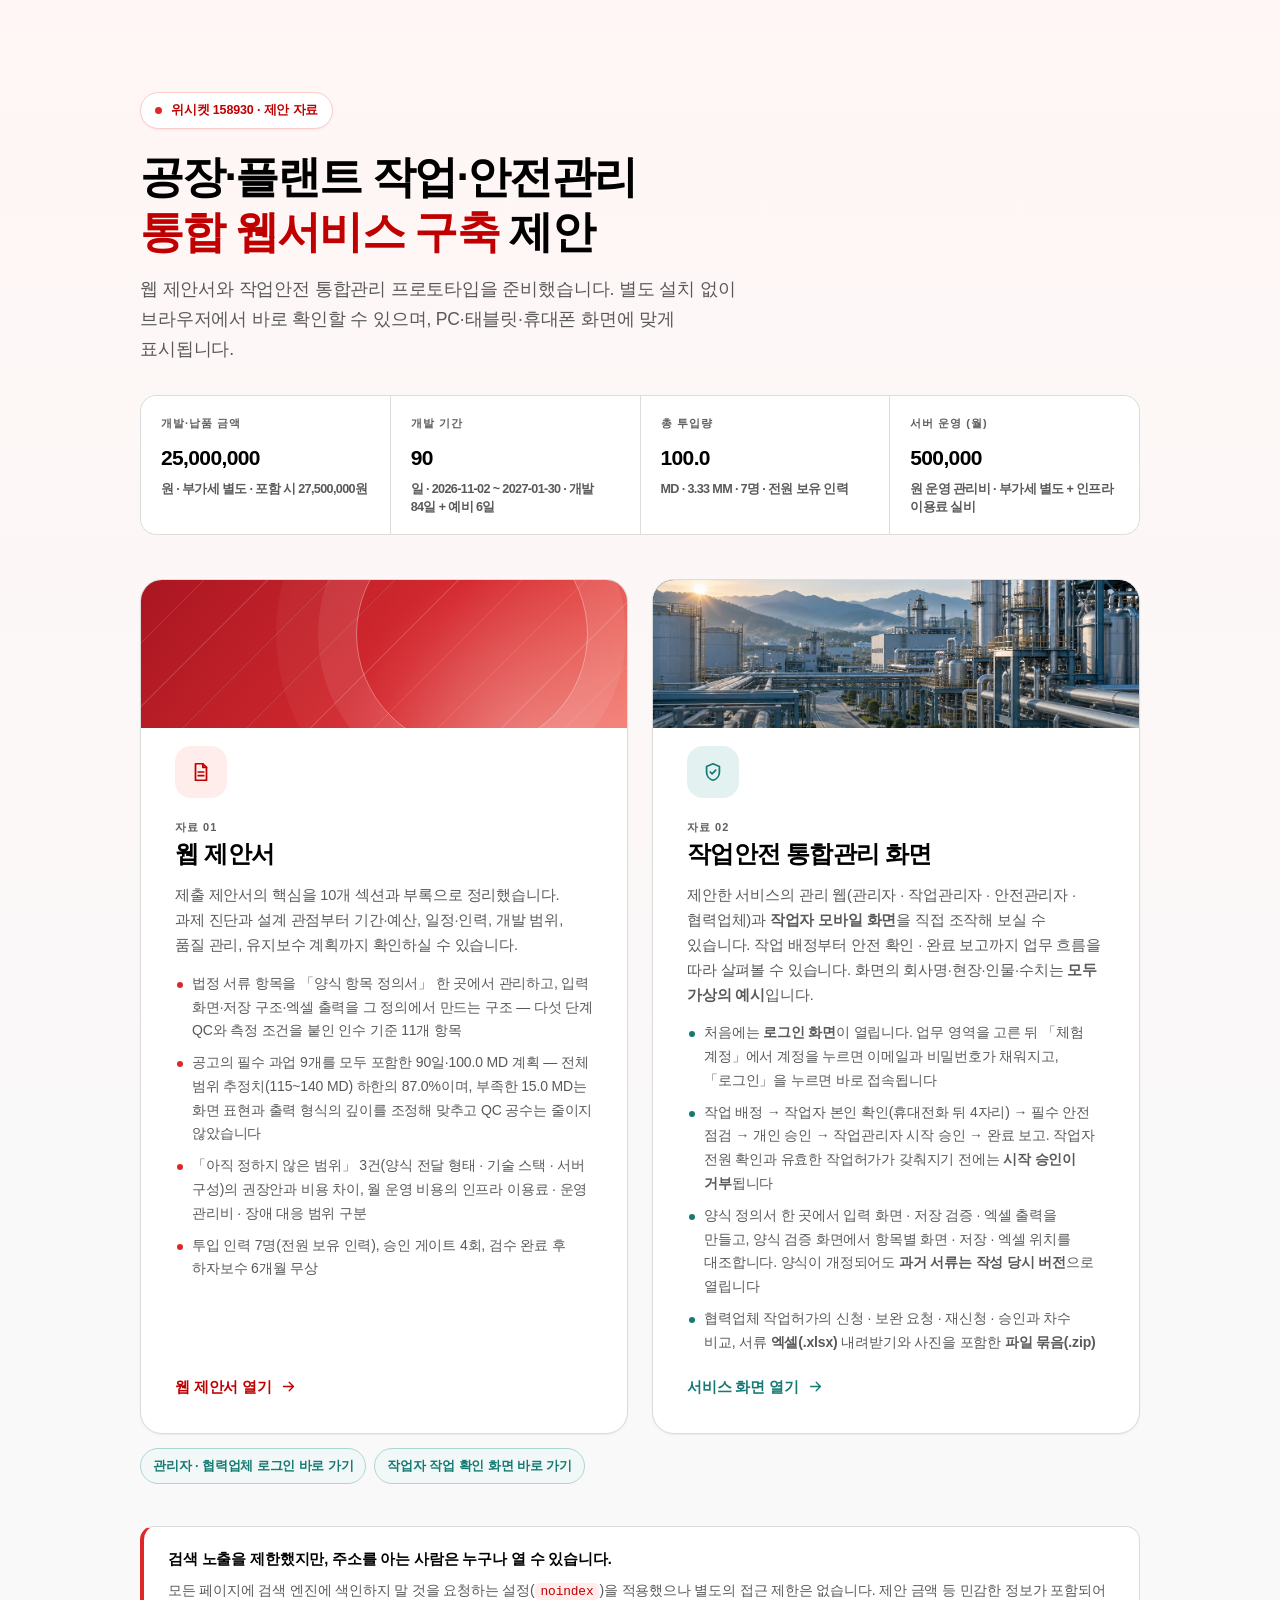
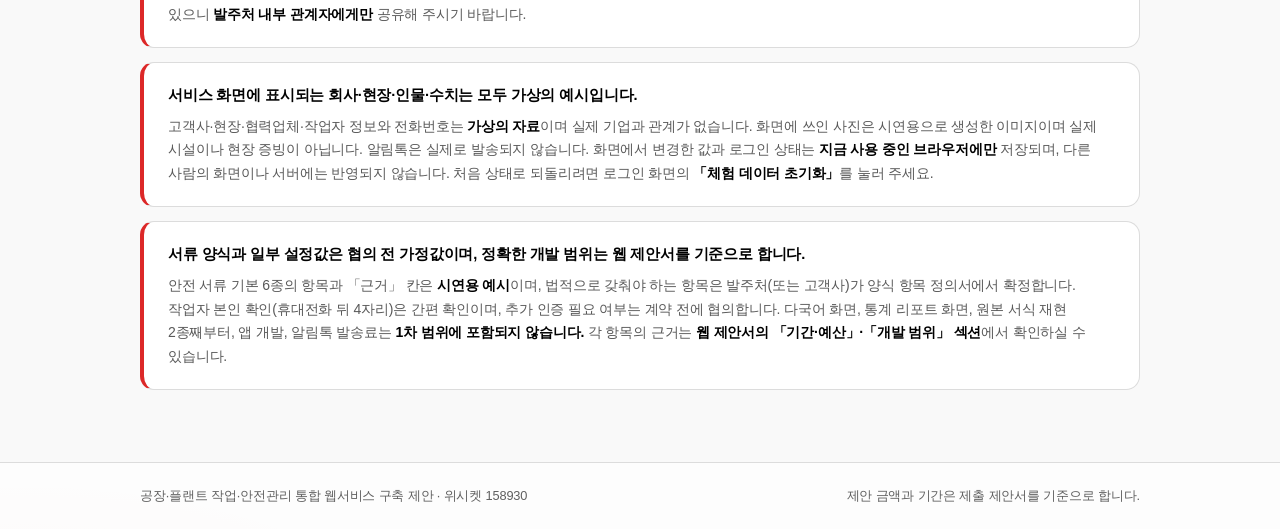
==== index.html @ 64641402 "제안 자료 첫 화면과 웹 제안서·프로토타입 GitHub Pages 배포 구성 - 첫 화면(index.html): 웹 제안서·프로토타입 카드, 프로토타입 대표 이미지 배너 - 웹 제" ====
<!DOCTYPE html>
<html lang="ko">
<head>
<meta charset="utf-8">
<meta name="viewport" content="width=device-width, initial-scale=1">
<title>공장·플랜트 작업·안전관리 통합 웹서비스 구축 — 제안 자료 (위시켓 158930)</title>
<meta name="robots" content="noindex, nofollow">
<meta name="description" content="위시켓 158930 제안 자료 — 웹 제안서와 작업안전 통합관리 프로토타입.">
<meta name="color-scheme" content="light">
<link rel="icon" href="favicon.svg" type="image/svg+xml">
<style>
:root{
  --red-700:#DC2828; --red-800:#C00000; --coral:#FF675C; --coral-300:#FF9A92;
  --coral-150:#FFCBC9; --coral-100:#FFEDEC; --coral-50:#FFF6F5;
  --ink-900:#000; --ink-700:#3F3F3F; --ink-600:#595959; --ink-500:#5F5F5F;
  --line:#DCDCDC; --line-soft:#EAEAEA; --surface-1:#F9F9F9; --white:#FFF;
  --f:'Pretendard','Pretendard Variable',-apple-system,BlinkMacSystemFont,
      'Apple SD Gothic Neo','Noto Sans KR','Malgun Gothic',sans-serif;
  --e:cubic-bezier(.16,1,.3,1);
}
*,*::before,*::after{box-sizing:border-box;}
html{-webkit-text-size-adjust:100%; color-scheme:light;}
body{margin:0; min-height:100vh; background:
    radial-gradient(1000px 420px at 86% -12%, rgba(220,40,40,.10), transparent 62%),
    radial-gradient(720px 360px at 2% 108%, rgba(255,103,92,.11), transparent 60%),
    linear-gradient(180deg,var(--coral-50),var(--surface-1) 60%);
  color:var(--ink-700); font-family:var(--f); font-size:16px; line-height:1.7;
  letter-spacing:-.01em; word-break:keep-all; -webkit-font-smoothing:antialiased;
  display:flex; flex-direction:column;}
h1,h2,h3{color:var(--ink-900); margin:0; font-weight:800; letter-spacing:-.03em; line-height:1.25;}
p{margin:0;}
a{color:var(--red-800); text-decoration:none;}
code{font-family:ui-monospace,SFMono-Regular,Menlo,monospace; font-size:.92em;
  background:var(--coral-100); padding:1px 6px; border-radius:5px; color:var(--red-800);}
:focus-visible{outline:3px solid var(--red-700); outline-offset:3px; border-radius:6px;}
.wrap{width:100%; max-width:1080px; margin:0 auto; padding:0 clamp(18px,4vw,40px);}
main{flex:1 0 auto; padding:clamp(44px,8vw,92px) 0 clamp(40px,6vw,72px);}

.eyebrow{display:inline-flex; align-items:center; gap:9px; background:var(--white);
  border:1px solid var(--coral-150); color:var(--red-800); font-size:12.5px; font-weight:800;
  padding:7px 14px; border-radius:999px; box-shadow:0 1px 2px rgba(0,0,0,.06); margin-bottom:20px;}
.eyebrow i{width:7px; height:7px; border-radius:50%; background:var(--red-700); flex:0 0 auto;}
h1{font-size:clamp(26px,4.6vw,44px); letter-spacing:-.04em;}
h1 em{font-style:normal; color:var(--red-800);}
.lead{margin-top:16px; font-size:clamp(15px,1.7vw,17.5px); color:var(--ink-600); max-width:62ch;}

.facts{display:grid; grid-template-columns:repeat(4,minmax(0,1fr)); gap:1px;
  background:var(--line); border:1px solid var(--line); border-radius:16px;
  overflow:hidden; margin:30px 0 clamp(30px,4vw,44px);}
.facts div{background:var(--white); padding:18px 20px;}
.facts span{display:block; font-size:11px; font-weight:800; letter-spacing:.09em;
  color:var(--ink-500); text-transform:uppercase; margin-bottom:8px;}
.facts b{display:block; font-size:clamp(17px,2.1vw,21px); font-weight:800; color:var(--ink-900);
  letter-spacing:-.03em; white-space:nowrap;}
.facts b i{display:block; font-style:normal; font-size:.6em; font-weight:700; color:var(--ink-600);
  margin:5px 0 0; white-space:normal; line-height:1.4;}

.cards{display:grid; grid-template-columns:repeat(2,minmax(0,1fr)); gap:clamp(16px,2.2vw,24px);}
a.card{display:flex; flex-direction:column; gap:14px; background:var(--white); border:1px solid var(--line);
  border-radius:22px; padding:clamp(24px,3vw,34px); box-shadow:0 1px 2px rgba(0,0,0,.06);
  transition:transform .3s var(--e),box-shadow .3s,border-color .3s; min-height:100%;}
a.card:hover{transform:translateY(-5px); box-shadow:0 18px 48px rgba(0,0,0,.13);
  border-color:var(--coral-150);}
a.card .ic{width:52px; height:52px; border-radius:16px; display:grid; place-items:center;
  background:var(--coral-100); color:var(--red-800); flex:0 0 auto;}
a.card.app .ic{background:#E3F2F0; color:#167A73;}
a.card .tag{display:inline-block; font-size:11px; font-weight:800; letter-spacing:.09em;
  color:var(--ink-500); text-transform:uppercase;}
a.card h2{font-size:clamp(19px,2.3vw,24px);}
a.card p{font-size:14.6px; color:var(--ink-600);}
a.card ul{margin:0; padding:0; list-style:none; display:grid; gap:8px;}
a.card li{position:relative; padding-left:17px; font-size:14px; color:var(--ink-600);}
a.card li::before{content:''; position:absolute; left:2px; top:10px; width:6px; height:6px;
  border-radius:50%; background:var(--red-700);}
a.card.app li::before{background:#167A73;}
a.card .go{margin-top:auto; display:inline-flex; align-items:center; gap:8px; font-size:14.5px;
  font-weight:800; color:var(--red-800); padding-top:6px;}
a.card.app .go{color:#167A73;}
a.card.app:hover{border-color:#A9D8D2;}
.shot{display:block; position:relative; flex:0 0 auto;
  margin:calc(-1*clamp(24px,3vw,34px)) calc(-1*clamp(24px,3vw,34px)) 4px; height:148px;
  border-radius:21px 21px 0 0; overflow:hidden; background:#142A32;}
.proposal-shot{background:radial-gradient(circle at 78% 110%,rgba(255,255,255,.24),transparent 43%),
  linear-gradient(125deg,#A91621 0%,#D52A30 56%,#F27266 100%);}
.proposal-shot::before{content:""; position:absolute; inset:0;
  background:repeating-linear-gradient(135deg,transparent 0 44px,rgba(255,255,255,.12) 44px 45px);}
.proposal-shot::after{content:""; position:absolute; width:232px; height:232px; right:8%; top:-62px;
  border:1px solid rgba(255,255,255,.38); border-radius:50%;
  box-shadow:0 0 0 38px rgba(255,255,255,.07),0 0 0 80px rgba(255,255,255,.04);}
.shot img{width:100%; height:100%; object-fit:cover; object-position:center 42%; display:block; transition:transform .6s var(--e);}
.app-shot::after{content:""; position:absolute; inset:0; background:linear-gradient(180deg,rgba(20,42,50,0) 55%,rgba(20,42,50,.28));}
a.card:hover .shot img{transform:scale(1.04);}
.quick{display:flex; flex-wrap:wrap; gap:8px; margin-top:14px;}
.quick a{display:inline-flex; align-items:center; gap:6px; font-size:13px; font-weight:700; color:#167A73;
  background:#F1F8F7; border:1px solid #A9D8D2; padding:6px 12px; border-radius:999px;}
.quick a:hover{background:#E3F2F0;}
a.card:hover .go svg{transform:translateX(4px);}
a.card .go svg{transition:transform .24s var(--e);}
svg{width:22px; height:22px; fill:none; stroke:currentColor; stroke-width:1.9;
  stroke-linecap:round; stroke-linejoin:round; flex:0 0 auto;}
svg.s{width:17px; height:17px;}

.note{margin-top:clamp(28px,4vw,42px); background:var(--white); border:1px solid var(--line);
  border-left:4px solid var(--red-700); border-radius:14px; padding:20px 24px;}
.note > b{display:block; color:var(--ink-900); font-size:14.6px; margin-bottom:7px;}
.note p b{display:inline; color:var(--ink-900); font-size:inherit; margin:0;}
.note p{font-size:14px; color:var(--ink-600);}
.note + .note{margin-top:14px;}

footer{flex:0 0 auto; border-top:1px solid var(--line); background:rgba(255,255,255,.65);
  padding:22px 0; font-size:12.8px; color:var(--ink-500);}
footer .wrap{display:flex; flex-wrap:wrap; gap:10px 20px; justify-content:space-between;}

@media (max-width:860px){
  .facts{grid-template-columns:repeat(2,minmax(0,1fr));}
  .cards{grid-template-columns:minmax(0,1fr);}
}
@media (max-width:420px){ .facts{grid-template-columns:minmax(0,1fr);} }
@media (prefers-reduced-motion:reduce){ *{transition:none!important;} }
@media print{
  body{background:#fff;}
  a.card{break-inside:avoid; box-shadow:none;}
}
</style>
</head>
<body>

<main>
  <div class="wrap">
    <span class="eyebrow"><i aria-hidden="true"></i>위시켓 158930 · 제안 자료</span>
    <h1>공장·플랜트 작업·안전관리<br><em>통합 웹서비스 구축</em> 제안</h1>
    <p class="lead">웹 제안서와 작업안전 통합관리 프로토타입을 준비했습니다.
      별도 설치 없이 브라우저에서 바로 확인할 수 있으며, PC·태블릿·휴대폰 화면에 맞게 표시됩니다.</p>

    <div class="facts">
      <div><span>개발·납품 금액</span><b>25,000,000<i>원 · 부가세 별도 · 포함 시 27,500,000원</i></b></div>
      <div><span>개발 기간</span><b>90<i>일 · 2026-11-02 ~ 2027-01-30 · 개발 84일 + 예비 6일</i></b></div>
      <div><span>총 투입량</span><b>100.0<i>MD · 3.33 MM · 7명 · 전원 보유 인력</i></b></div>
      <div><span>서버 운영 (월)</span><b>500,000<i>원 운영 관리비 · 부가세 별도 + 인프라 이용료 실비</i></b></div>
    </div>

    <div class="cards">
      <a class="card doc" href="proposal/index.html">
        <span class="shot proposal-shot" aria-hidden="true"></span>
        <span class="ic" aria-hidden="true">
          <svg viewBox="0 0 24 24"><path d="M6 3h8l4 4v14H6z"/><path d="M14 3v4h4"/><path d="M9 12h6M9 16h6"/></svg>
        </span>
        <div>
          <span class="tag">자료 01</span>
          <h2>웹 제안서</h2>
        </div>
        <p>제출 제안서의 핵심을 10개 섹션과 부록으로 정리했습니다. 과제 진단과 설계 관점부터
          기간·예산, 일정·인력, 개발 범위, 품질 관리, 유지보수 계획까지 확인하실 수 있습니다.</p>
        <ul>
          <li>법정 서류 항목을 「양식 항목 정의서」 한 곳에서 관리하고, 입력 화면·저장 구조·엑셀 출력을 그 정의에서 만드는 구조 — 다섯 단계 QC와 측정 조건을 붙인 인수 기준 11개 항목</li>
          <li>공고의 필수 과업 9개를 모두 포함한 90일·100.0 MD 계획 — 전체 범위 추정치(115~140 MD) 하한의 87.0%이며, 부족한 15.0 MD는 화면 표현과 출력 형식의 깊이를 조정해 맞추고 QC 공수는 줄이지 않았습니다</li>
          <li>「아직 정하지 않은 범위」 3건(양식 전달 형태 · 기술 스택 · 서버 구성)의 권장안과 비용 차이, 월 운영 비용의 인프라 이용료 · 운영 관리비 · 장애 대응 범위 구분</li>
          <li>투입 인력 7명(전원 보유 인력), 승인 게이트 4회, 검수 완료 후 하자보수 6개월 무상</li>
        </ul>
        <span class="go">웹 제안서 열기 <svg class="s" viewBox="0 0 24 24"><path d="M5 12h14M13 6l6 6-6 6"/></svg></span>
      </a>

      <a class="card app" href="prototype/index.html">
        <span class="shot app-shot" aria-hidden="true"><img src="assets/cover-prototype.jpg" alt="" decoding="async"></span>
        <span class="ic" aria-hidden="true">
          <svg viewBox="0 0 24 24"><path d="M12 3 5 6v6c0 4.4 3 8 7 9 4-1 7-4.6 7-9V6z"/><path d="M9 12l2 2 4-4"/></svg>
        </span>
        <div>
          <span class="tag">자료 02</span>
          <h2>작업안전 통합관리 화면</h2>
        </div>
        <p>제안한 서비스의 관리 웹(관리자 · 작업관리자 · 안전관리자 · 협력업체)과 <b>작업자 모바일 화면</b>을 직접 조작해 보실 수 있습니다.
          작업 배정부터 안전 확인 · 완료 보고까지 업무 흐름을 따라 살펴볼 수 있습니다. 화면의 회사명·현장·인물·수치는 <b>모두 가상의 예시</b>입니다.</p>
        <ul>
          <li>처음에는 <b>로그인 화면</b>이 열립니다. 업무 영역을 고른 뒤 「체험 계정」에서 계정을 누르면 이메일과 비밀번호가 채워지고, 「로그인」을 누르면 바로 접속됩니다</li>
          <li>작업 배정 → 작업자 본인 확인(휴대전화 뒤 4자리) → 필수 안전 점검 → 개인 승인 → 작업관리자 시작 승인 → 완료 보고. 작업자 전원 확인과 유효한 작업허가가 갖춰지기 전에는 <b>시작 승인이 거부</b>됩니다</li>
          <li>양식 정의서 한 곳에서 입력 화면 · 저장 검증 · 엑셀 출력을 만들고, 양식 검증 화면에서 항목별 화면 · 저장 · 엑셀 위치를 대조합니다. 양식이 개정되어도 <b>과거 서류는 작성 당시 버전</b>으로 열립니다</li>
          <li>협력업체 작업허가의 신청 · 보완 요청 · 재신청 · 승인과 차수 비교, 서류 <b>엑셀(.xlsx)</b> 내려받기와 사진을 포함한 <b>파일 묶음(.zip)</b></li>
        </ul>
        <span class="go">서비스 화면 열기 <svg class="s" viewBox="0 0 24 24"><path d="M5 12h14M13 6l6 6-6 6"/></svg></span>
      </a>
    </div>

    <div class="quick" aria-label="바로 가기">
      <a href="prototype/index.html">관리자 · 협력업체 로그인 바로 가기</a>
      <a href="prototype/index.html#/m">작업자 작업 확인 화면 바로 가기</a>
    </div>

    <div class="note">
      <b>검색 노출을 제한했지만, 주소를 아는 사람은 누구나 열 수 있습니다.</b>
      <p>모든 페이지에 검색 엔진에 색인하지 말 것을 요청하는 설정(<code>noindex</code>)을 적용했으나 별도의 접근 제한은 없습니다.
        제안 금액 등 민감한 정보가 포함되어 있으니 <b>발주처 내부 관계자에게만</b> 공유해 주시기 바랍니다.</p>
    </div>

    <div class="note">
      <b>서비스 화면에 표시되는 회사·현장·인물·수치는 모두 가상의 예시입니다.</b>
      <p>고객사·현장·협력업체·작업자 정보와 전화번호는 <b>가상의 자료</b>이며 실제 기업과 관계가 없습니다. 화면에 쓰인 사진은 시연용으로 생성한 이미지이며 실제 시설이나 현장 증빙이 아닙니다.
        알림톡은 실제로 발송되지 않습니다. 화면에서 변경한 값과 로그인 상태는 <b>지금 사용 중인 브라우저에만</b> 저장되며, 다른 사람의 화면이나 서버에는 반영되지 않습니다.
        처음 상태로 되돌리려면 로그인 화면의 <b>「체험 데이터 초기화」</b>를 눌러 주세요.</p>
    </div>

    <div class="note">
      <b>서류 양식과 일부 설정값은 협의 전 가정값이며, 정확한 개발 범위는 웹 제안서를 기준으로 합니다.</b>
      <p>안전 서류 기본 6종의 항목과 「근거」 칸은 <b>시연용 예시</b>이며, 법적으로 갖춰야 하는 항목은 발주처(또는 고객사)가 양식 항목 정의서에서 확정합니다.
        작업자 본인 확인(휴대전화 뒤 4자리)은 간편 확인이며, 추가 인증 필요 여부는 계약 전에 협의합니다.
        다국어 화면, 통계 리포트 화면, 원본 서식 재현 2종째부터, 앱 개발, 알림톡 발송료는 <b>1차 범위에 포함되지 않습니다.</b>
        각 항목의 근거는 <b>웹 제안서의 「기간·예산」·「개발 범위」 섹션</b>에서 확인하실 수 있습니다.</p>
    </div>
  </div>
</main>

<footer>
  <div class="wrap">
    <span>공장·플랜트 작업·안전관리 통합 웹서비스 구축 제안 · 위시켓 158930</span>
    <span>제안 금액과 기간은 제출 제안서를 기준으로 합니다.</span>
  </div>
</footer>

</body>
</html>
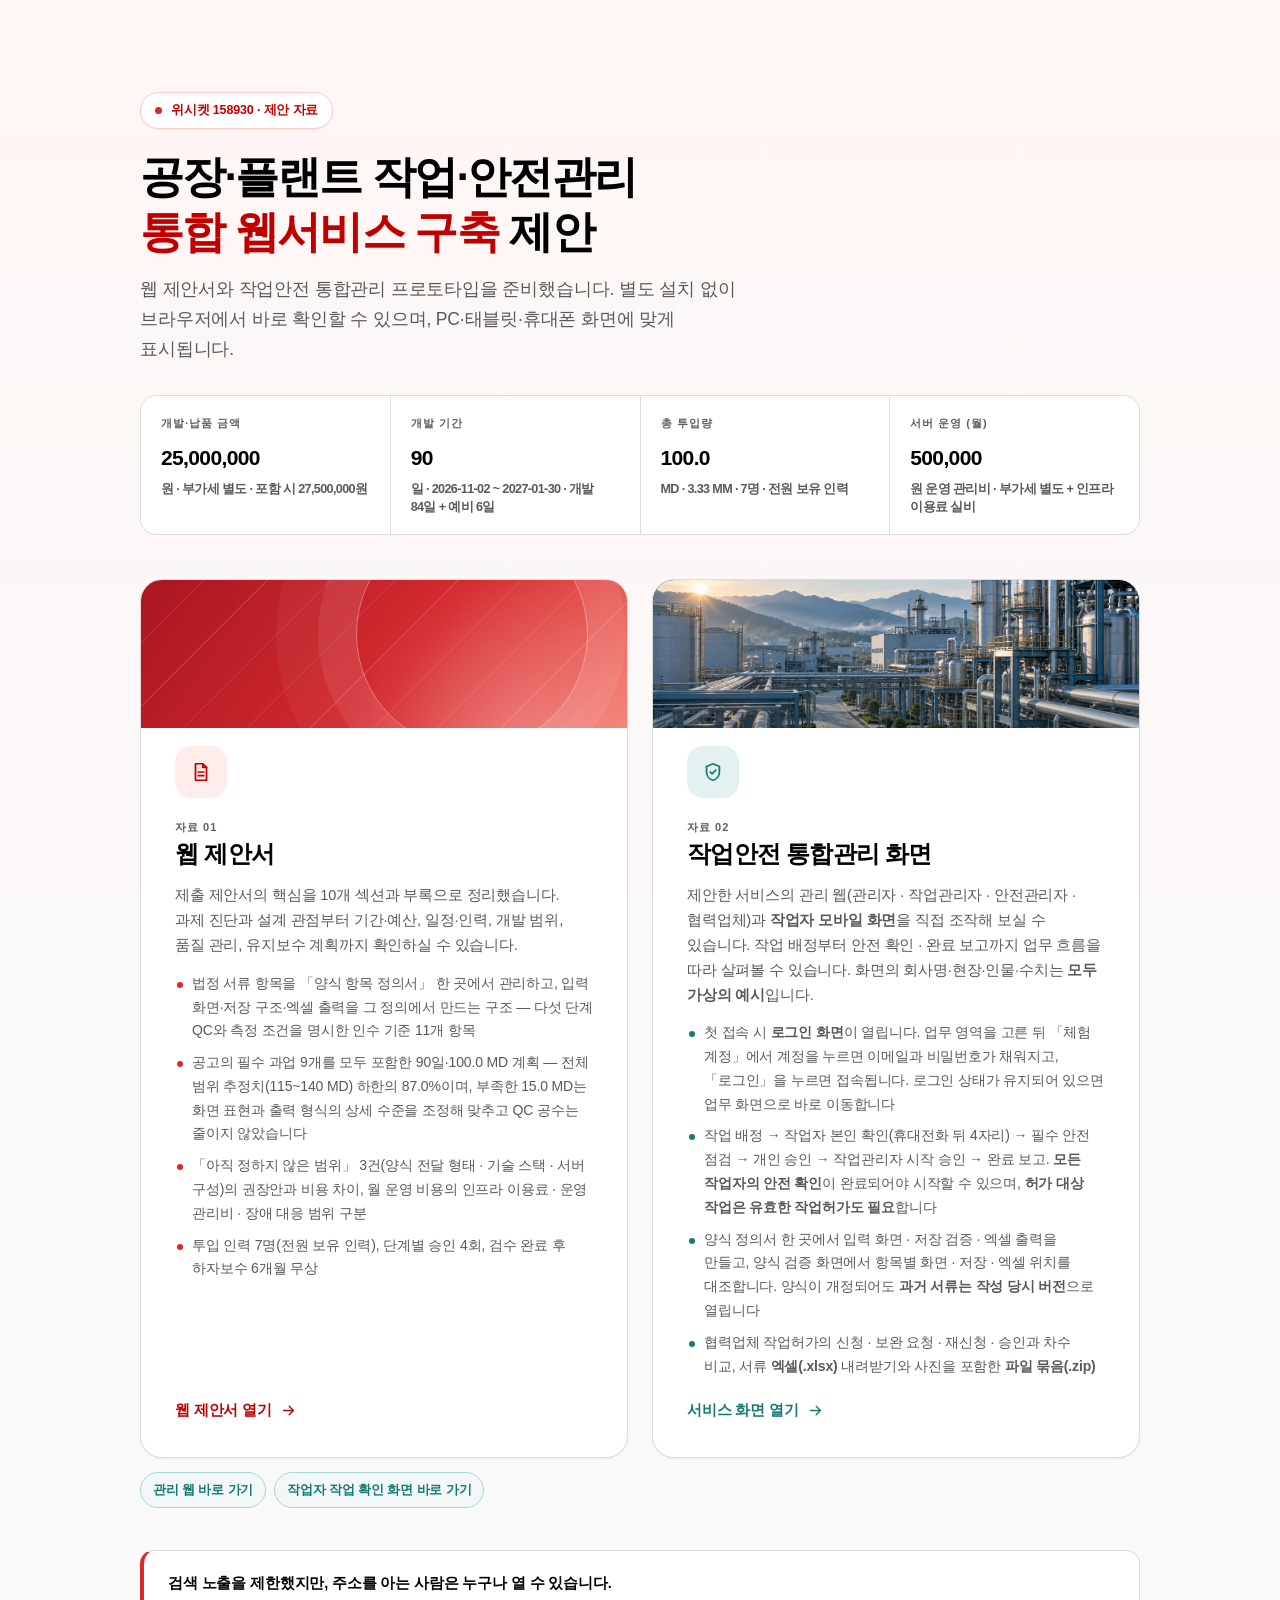
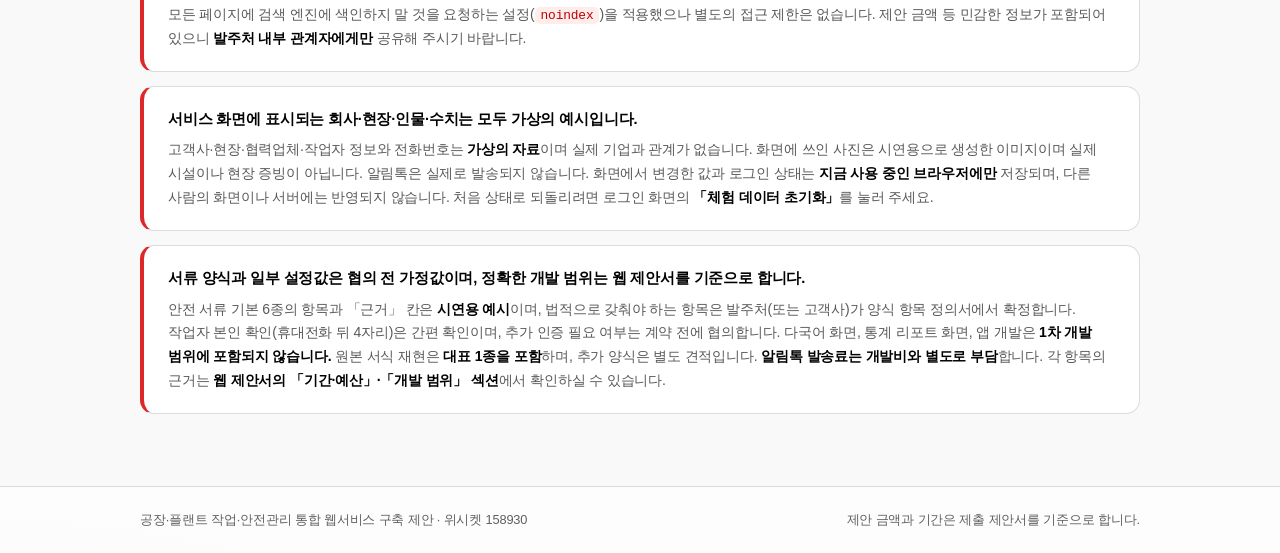
==== commit bdafc3b5: "첫 화면 안내 문구 정리: 로그인·시작 조건·1차 범위 설명 보완 - 웹 제안서 카드: 인수 기준·범위 조정·승인 단계 표현 다듬기 - 프로토타입 카드: 로그인 유지 동작, 작업 " ====
--- a/index.html
+++ b/index.html
@@ -152,10 +152,10 @@
         <p>제출 제안서의 핵심을 10개 섹션과 부록으로 정리했습니다. 과제 진단과 설계 관점부터
           기간·예산, 일정·인력, 개발 범위, 품질 관리, 유지보수 계획까지 확인하실 수 있습니다.</p>
         <ul>
-          <li>법정 서류 항목을 「양식 항목 정의서」 한 곳에서 관리하고, 입력 화면·저장 구조·엑셀 출력을 그 정의에서 만드는 구조 — 다섯 단계 QC와 측정 조건을 붙인 인수 기준 11개 항목</li>
-          <li>공고의 필수 과업 9개를 모두 포함한 90일·100.0 MD 계획 — 전체 범위 추정치(115~140 MD) 하한의 87.0%이며, 부족한 15.0 MD는 화면 표현과 출력 형식의 깊이를 조정해 맞추고 QC 공수는 줄이지 않았습니다</li>
+          <li>법정 서류 항목을 「양식 항목 정의서」 한 곳에서 관리하고, 입력 화면·저장 구조·엑셀 출력을 그 정의에서 만드는 구조 — 다섯 단계 QC와 측정 조건을 명시한 인수 기준 11개 항목</li>
+          <li>공고의 필수 과업 9개를 모두 포함한 90일·100.0 MD 계획 — 전체 범위 추정치(115~140 MD) 하한의 87.0%이며, 부족한 15.0 MD는 화면 표현과 출력 형식의 상세 수준을 조정해 맞추고 QC 공수는 줄이지 않았습니다</li>
           <li>「아직 정하지 않은 범위」 3건(양식 전달 형태 · 기술 스택 · 서버 구성)의 권장안과 비용 차이, 월 운영 비용의 인프라 이용료 · 운영 관리비 · 장애 대응 범위 구분</li>
-          <li>투입 인력 7명(전원 보유 인력), 승인 게이트 4회, 검수 완료 후 하자보수 6개월 무상</li>
+          <li>투입 인력 7명(전원 보유 인력), 단계별 승인 4회, 검수 완료 후 하자보수 6개월 무상</li>
         </ul>
         <span class="go">웹 제안서 열기 <svg class="s" viewBox="0 0 24 24"><path d="M5 12h14M13 6l6 6-6 6"/></svg></span>
       </a>
@@ -172,8 +172,8 @@
         <p>제안한 서비스의 관리 웹(관리자 · 작업관리자 · 안전관리자 · 협력업체)과 <b>작업자 모바일 화면</b>을 직접 조작해 보실 수 있습니다.
           작업 배정부터 안전 확인 · 완료 보고까지 업무 흐름을 따라 살펴볼 수 있습니다. 화면의 회사명·현장·인물·수치는 <b>모두 가상의 예시</b>입니다.</p>
         <ul>
-          <li>처음에는 <b>로그인 화면</b>이 열립니다. 업무 영역을 고른 뒤 「체험 계정」에서 계정을 누르면 이메일과 비밀번호가 채워지고, 「로그인」을 누르면 바로 접속됩니다</li>
-          <li>작업 배정 → 작업자 본인 확인(휴대전화 뒤 4자리) → 필수 안전 점검 → 개인 승인 → 작업관리자 시작 승인 → 완료 보고. 작업자 전원 확인과 유효한 작업허가가 갖춰지기 전에는 <b>시작 승인이 거부</b>됩니다</li>
+          <li>첫 접속 시 <b>로그인 화면</b>이 열립니다. 업무 영역을 고른 뒤 「체험 계정」에서 계정을 누르면 이메일과 비밀번호가 채워지고, 「로그인」을 누르면 접속됩니다. 로그인 상태가 유지되어 있으면 업무 화면으로 바로 이동합니다</li>
+          <li>작업 배정 → 작업자 본인 확인(휴대전화 뒤 4자리) → 필수 안전 점검 → 개인 승인 → 작업관리자 시작 승인 → 완료 보고. <b>모든 작업자의 안전 확인</b>이 완료되어야 시작할 수 있으며, <b>허가 대상 작업은 유효한 작업허가도 필요</b>합니다</li>
           <li>양식 정의서 한 곳에서 입력 화면 · 저장 검증 · 엑셀 출력을 만들고, 양식 검증 화면에서 항목별 화면 · 저장 · 엑셀 위치를 대조합니다. 양식이 개정되어도 <b>과거 서류는 작성 당시 버전</b>으로 열립니다</li>
           <li>협력업체 작업허가의 신청 · 보완 요청 · 재신청 · 승인과 차수 비교, 서류 <b>엑셀(.xlsx)</b> 내려받기와 사진을 포함한 <b>파일 묶음(.zip)</b></li>
         </ul>
@@ -182,7 +182,7 @@
     </div>
 
     <div class="quick" aria-label="바로 가기">
-      <a href="prototype/index.html">관리자 · 협력업체 로그인 바로 가기</a>
+      <a href="prototype/index.html">관리 웹 바로 가기</a>
       <a href="prototype/index.html#/m">작업자 작업 확인 화면 바로 가기</a>
     </div>
 
@@ -203,7 +203,8 @@
       <b>서류 양식과 일부 설정값은 협의 전 가정값이며, 정확한 개발 범위는 웹 제안서를 기준으로 합니다.</b>
       <p>안전 서류 기본 6종의 항목과 「근거」 칸은 <b>시연용 예시</b>이며, 법적으로 갖춰야 하는 항목은 발주처(또는 고객사)가 양식 항목 정의서에서 확정합니다.
         작업자 본인 확인(휴대전화 뒤 4자리)은 간편 확인이며, 추가 인증 필요 여부는 계약 전에 협의합니다.
-        다국어 화면, 통계 리포트 화면, 원본 서식 재현 2종째부터, 앱 개발, 알림톡 발송료는 <b>1차 범위에 포함되지 않습니다.</b>
+        다국어 화면, 통계 리포트 화면, 앱 개발은 <b>1차 개발 범위에 포함되지 않습니다.</b>
+        원본 서식 재현은 <b>대표 1종을 포함</b>하며, 추가 양식은 별도 견적입니다. <b>알림톡 발송료는 개발비와 별도로 부담</b>합니다.
         각 항목의 근거는 <b>웹 제안서의 「기간·예산」·「개발 범위」 섹션</b>에서 확인하실 수 있습니다.</p>
     </div>
   </div>
